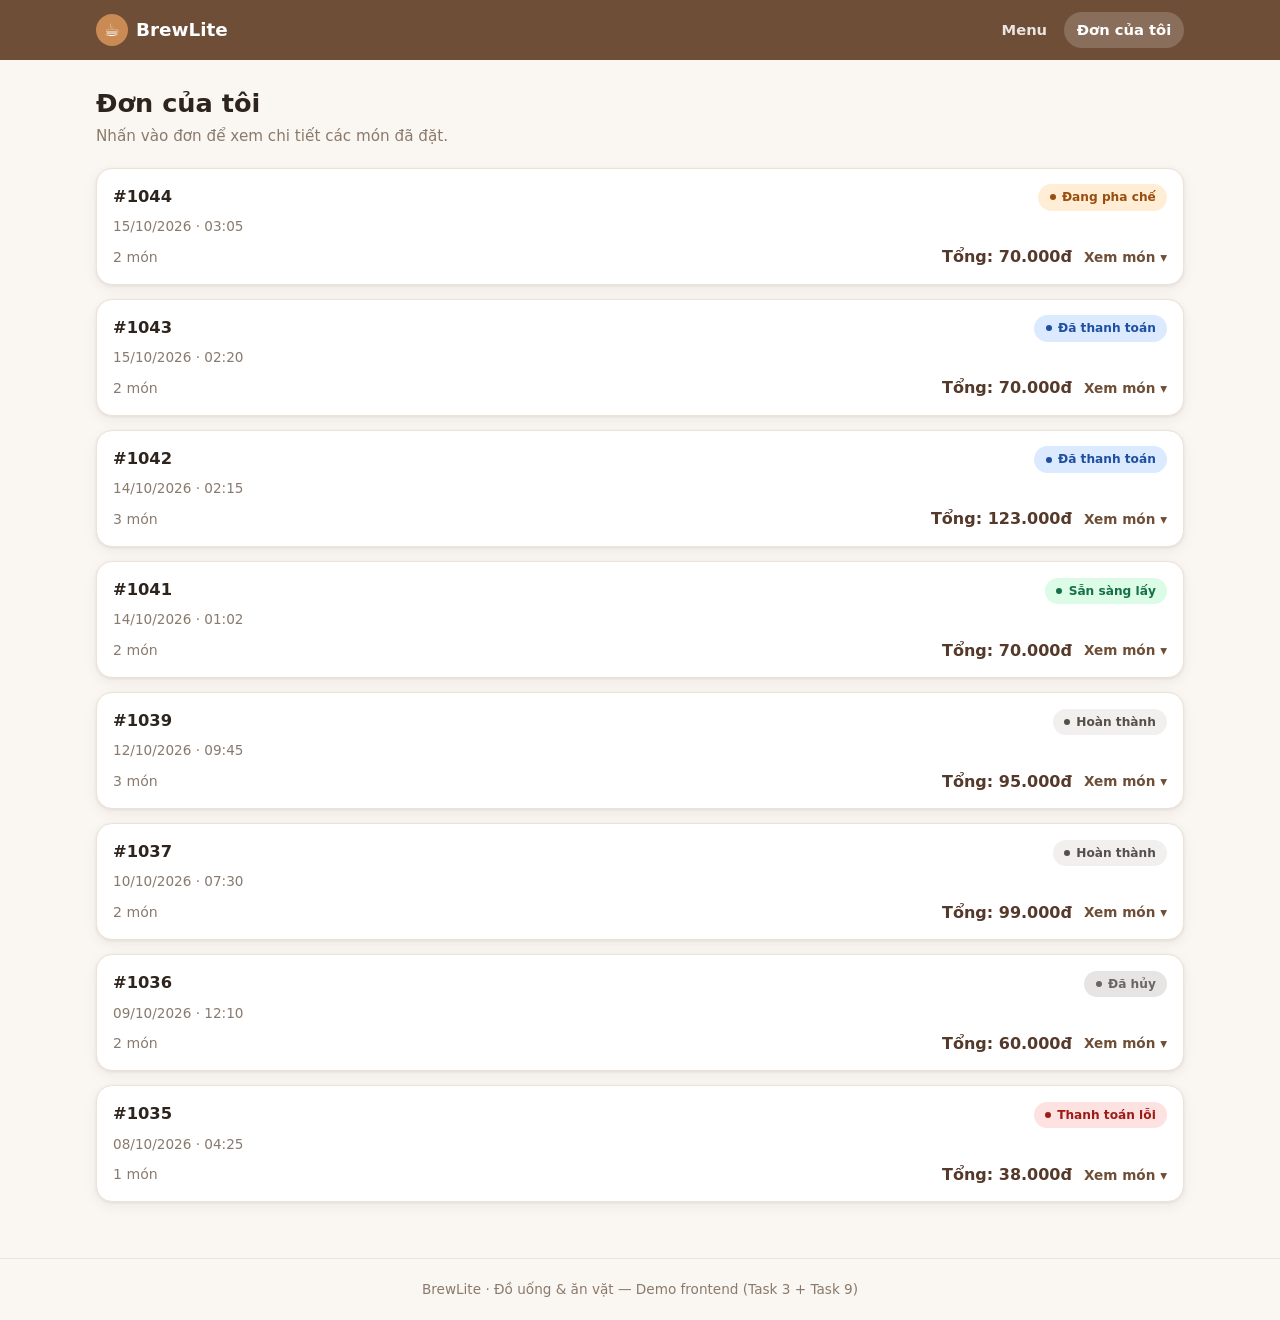
==== orders.html @ 439442cc "feat: BrewLite static frontend - menu (Task 3) + order history (Task 9)" ====
<!DOCTYPE html>
<html lang="vi">
<head>
  <meta charset="UTF-8" />
  <meta name="viewport" content="width=device-width, initial-scale=1.0" />
  <title>BrewLite — Đơn của tôi</title>
  <meta name="description" content="Lịch sử đơn hàng BrewLite: mã đơn, thời gian, trạng thái, chi tiết món." />
  <link rel="icon" href="images/fallback.svg" type="image/svg+xml" />
  <link rel="stylesheet" href="css/base.css" />
  <link rel="stylesheet" href="css/menu.css" />
  <link rel="stylesheet" href="css/orders.css" />
</head>
<body>
  <header class="site-header">
    <div class="site-header__inner">
      <a class="logo" href="index.html" aria-label="BrewLite — trang chủ">
        <span class="logo__mark" aria-hidden="true">☕</span>
        BrewLite
      </a>
      <nav class="site-nav" aria-label="Điều hướng chính">
        <a href="index.html">Menu</a>
        <a href="orders.html" class="is-active" aria-current="page">Đơn của tôi</a>
      </nav>
    </div>
  </header>

  <main class="page">
    <h1 class="page-title">Đơn của tôi</h1>
    <p class="page-subtitle">Nhấn vào đơn để xem chi tiết các món đã đặt.</p>

    <section id="orders-content" aria-live="polite" aria-busy="true"></section>
  </main>

  <footer class="site-footer">
    BrewLite · Đồ uống &amp; ăn vặt — Demo frontend (Task 3 + Task 9)
  </footer>

  <script src="js/data.js"></script>
  <script src="js/utils.js"></script>
  <script src="js/orders.js"></script>
</body>
</html>
---- css/base.css ----
/* ============================================================
   BrewLite — web tĩnh Menu (Task 3) + Lịch sử đơn (Task 9)
   Mobile-first, 360px → desktop
   ============================================================ */

:root {
  --brew-brown: #6f4e37;
  --brew-brown-dark: #55392a;
  --brew-cream: #faf6f1;
  --brew-accent: #c98a53;
  --brew-text: #2d241e;
  --brew-muted: #8a7a6d;
  --brew-card: #ffffff;
  --brew-border: #ece2d7;
  --shadow-card: 0 1px 3px rgba(45, 36, 30, 0.08), 0 4px 14px rgba(45, 36, 30, 0.06);
}

* { box-sizing: border-box; }
html { -webkit-text-size-adjust: 100%; }

body {
  margin: 0;
  font-family: 'Segoe UI', system-ui, -apple-system, Roboto, 'Helvetica Neue', Arial, sans-serif;
  background: var(--brew-cream);
  color: var(--brew-text);
  line-height: 1.5;
}

img { max-width: 100%; display: block; }
a { color: inherit; text-decoration: none; }

button {
  font: inherit;
  cursor: pointer;
  border: none;
  background: none;
  color: inherit;
}

/* ---------- Header ---------- */
.site-header {
  position: sticky;
  top: 0;
  z-index: 20;
  background: var(--brew-brown);
  color: #fff;
}

.site-header__inner {
  max-width: 1120px;
  margin: 0 auto;
  padding: 0.75rem 1rem;
  display: flex;
  align-items: center;
  justify-content: space-between;
  gap: 1rem;
}

.logo {
  display: inline-flex;
  align-items: center;
  gap: 0.5rem;
  font-weight: 800;
  font-size: 1.15rem;
}

.logo__mark {
  display: inline-flex;
  align-items: center;
  justify-content: center;
  width: 2rem;
  height: 2rem;
  border-radius: 50%;
  background: var(--brew-accent);
  font-size: 1.1rem;
}

.site-nav { display: flex; align-items: center; gap: 0.25rem; }

.site-nav a {
  padding: 0.45rem 0.8rem;
  border-radius: 999px;
  font-size: 0.92rem;
  font-weight: 600;
  opacity: 0.85;
}

.site-nav a:hover { opacity: 1; background: rgba(255, 255, 255, 0.12); }
.site-nav a.is-active { opacity: 1; background: rgba(255, 255, 255, 0.18); }

.cart-pill {
  display: inline-flex;
  align-items: center;
  gap: 0.35rem;
  margin-left: 0.35rem;
  padding: 0.35rem 0.7rem;
  border-radius: 999px;
  background: var(--brew-accent);
  font-size: 0.85rem;
  font-weight: 700;
}

/* ---------- Layout ---------- */
.page {
  max-width: 1120px;
  margin: 0 auto;
  padding: 1.25rem 1rem 3.5rem;
}

.page-title { margin: 0.25rem 0 0.15rem; font-size: 1.6rem; font-weight: 800; }

.page-subtitle { margin: 0 0 1.25rem; color: var(--brew-muted); font-size: 0.95rem; }

.site-footer {
  border-top: 1px solid var(--brew-border);
  padding: 1.25rem 1rem;
  text-align: center;
  color: var(--brew-muted);
  font-size: 0.85rem;
}
---- css/menu.css ----
/* ===== CSS trang Menu (Task 3): search, filter, lưới sản phẩm ===== */

.toolbar {
  display: flex;
  flex-direction: column;
  gap: 0.75rem;
  margin-bottom: 1.25rem;
}

.search { position: relative; }

.search input {
  width: 100%;
  padding: 0.7rem 2.6rem;
  border: 1px solid var(--brew-border);
  border-radius: 12px;
  background: var(--brew-card);
  font-size: 1rem;
  box-shadow: var(--shadow-card);
}

.search input:focus { outline: 2px solid var(--brew-accent); outline-offset: 1px; }

.search__icon {
  position: absolute;
  left: 0.85rem;
  top: 50%;
  transform: translateY(-50%);
  color: var(--brew-muted);
  pointer-events: none;
}

.search__clear {
  position: absolute;
  right: 0.5rem;
  top: 50%;
  transform: translateY(-50%);
  width: 2rem;
  height: 2rem;
  border-radius: 50%;
  color: var(--brew-muted);
  font-size: 1.1rem;
  line-height: 1;
}

.search__clear:hover { background: #f0e8df; color: var(--brew-text); }
.search__clear[hidden] { display: none; }

.category-filter { display: flex; flex-wrap: wrap; gap: 0.5rem; }

.chip {
  padding: 0.4rem 0.95rem;
  border-radius: 999px;
  border: 1px solid var(--brew-border);
  background: var(--brew-card);
  font-size: 0.9rem;
  font-weight: 600;
  color: var(--brew-muted);
}

.chip:hover { border-color: var(--brew-accent); color: var(--brew-brown); }

.chip.is-active {
  background: var(--brew-brown);
  border-color: var(--brew-brown);
  color: #fff;
}

/* ---------- Lưới sản phẩm ---------- */
.product-grid {
  display: grid;
  grid-template-columns: repeat(2, 1fr);
  gap: 0.85rem;
}

@media (min-width: 640px) {
  .product-grid { grid-template-columns: repeat(3, 1fr); gap: 1rem; }
}

@media (min-width: 1024px) {
  .product-grid { grid-template-columns: repeat(4, 1fr); }
}

.product-card {
  position: relative;
  display: flex;
  flex-direction: column;
  background: var(--brew-card);
  border: 1px solid var(--brew-border);
  border-radius: 16px;
  overflow: hidden;
  box-shadow: var(--shadow-card);
  transition: transform 0.15s, box-shadow 0.15s;
}

.product-card:hover {
  transform: translateY(-2px);
  box-shadow: 0 6px 20px rgba(45, 36, 30, 0.12);
}

.product-card__media {
  position: relative;
  aspect-ratio: 4 / 3;
  background: #efe7dd;
}

.product-card__media img { width: 100%; height: 100%; object-fit: cover; }

.product-card.is-sold-out .product-card__media img { filter: grayscale(0.85); opacity: 0.6; }

.product-card__badge {
  position: absolute;
  top: 0.5rem;
  left: 0.5rem;
  padding: 0.2rem 0.6rem;
  border-radius: 999px;
  background: rgba(179, 38, 30, 0.92);
  color: #fff;
  font-size: 0.72rem;
  font-weight: 700;
}

.product-card__category {
  position: absolute;
  bottom: 0.5rem;
  left: 0.5rem;
  padding: 0.15rem 0.55rem;
  border-radius: 999px;
  background: rgba(255, 255, 255, 0.92);
  color: var(--brew-brown);
  font-size: 0.72rem;
  font-weight: 700;
}

.product-card__body {
  display: flex;
  flex-direction: column;
  flex: 1;
  padding: 0.7rem 0.8rem 0.85rem;
}

.product-card__name { margin: 0; font-size: 0.98rem; font-weight: 700; line-height: 1.3; }

.product-card__desc {
  margin: 0.25rem 0 0;
  font-size: 0.8rem;
  color: var(--brew-muted);
  display: -webkit-box;
  -webkit-line-clamp: 2;
  -webkit-box-orient: vertical;
  overflow: hidden;
  min-height: 2.2em;
}

.product-card__footer {
  display: flex;
  align-items: center;
  justify-content: space-between;
  margin-top: 0.6rem;
  gap: 0.5rem;
}

.product-card__price { font-size: 1rem; font-weight: 800; color: var(--brew-brown-dark); }

.product-card__add {
  width: 2.3rem;
  height: 2.3rem;
  flex: none;
  border-radius: 50%;
  background: var(--brew-brown);
  color: #fff;
  font-size: 1.35rem;
  font-weight: 700;
  line-height: 1;
  display: inline-flex;
  align-items: center;
  justify-content: center;
}

.product-card__add:hover { background: var(--brew-accent); }
.product-card__add:active { transform: scale(0.92); }
.product-card__add:disabled { background: #d8cfc5; cursor: not-allowed; }
---- css/orders.css ----
/* ===== CSS dùng chung: skeleton / state / toast + trang Lịch sử đơn (Task 9) ===== */

/* ---------- Skeleton ---------- */
.skeleton-card {
  background: var(--brew-card);
  border: 1px solid var(--brew-border);
  border-radius: 16px;
  overflow: hidden;
}

.skeleton-block { background: #ece5dc; animation: pulse 1.4s ease-in-out infinite; }

.skeleton-card .skeleton-block:first-child { aspect-ratio: 4 / 3; }

.skeleton-card__body { padding: 0.75rem 0.8rem 1rem; display: grid; gap: 0.5rem; }

.skeleton-line { height: 0.85rem; border-radius: 6px; }
.skeleton-line.short { width: 55%; }

@keyframes pulse {
  0%, 100% { opacity: 1; }
  50% { opacity: 0.45; }
}

/* ---------- Empty / error / no-results ---------- */
.state-box {
  display: flex;
  flex-direction: column;
  align-items: center;
  text-align: center;
  gap: 0.6rem;
  padding: 3rem 1rem;
  background: var(--brew-card);
  border: 1px dashed var(--brew-border);
  border-radius: 16px;
}

.state-box__icon { font-size: 2.4rem; }
.state-box h2 { margin: 0; font-size: 1.15rem; }
.state-box p { margin: 0; color: var(--brew-muted); font-size: 0.92rem; }

.btn {
  display: inline-flex;
  align-items: center;
  gap: 0.4rem;
  padding: 0.55rem 1.3rem;
  border-radius: 999px;
  font-weight: 700;
  font-size: 0.92rem;
}

.btn--primary { background: var(--brew-brown); color: #fff; }
.btn--primary:hover { background: var(--brew-brown-dark); }

.btn--ghost { background: transparent; border: 1px solid var(--brew-border); color: var(--brew-brown); }
.btn--ghost:hover { background: #f3ece3; }

/* ---------- Toast ---------- */
#toast {
  position: fixed;
  left: 50%;
  bottom: 1.5rem;
  transform: translate(-50%, 1rem);
  z-index: 50;
  padding: 0.65rem 1.3rem;
  border-radius: 999px;
  background: var(--brew-text);
  color: #fff;
  font-size: 0.9rem;
  font-weight: 600;
  opacity: 0;
  pointer-events: none;
  transition: opacity 0.2s, transform 0.2s;
  box-shadow: 0 6px 18px rgba(0, 0, 0, 0.25);
}

#toast.is-visible { opacity: 1; transform: translate(-50%, 0); }

/* ---------- Lịch sử đơn (Task 9) ---------- */
.order-list { display: grid; gap: 0.9rem; }

.order-card {
  background: var(--brew-card);
  border: 1px solid var(--brew-border);
  border-radius: 16px;
  box-shadow: var(--shadow-card);
  overflow: hidden;
}

.order-card__head {
  width: 100%;
  display: grid;
  grid-template-columns: 1fr auto;
  gap: 0.35rem 0.75rem;
  padding: 0.9rem 1rem;
  text-align: left;
  align-items: center;
}

.order-card__head:hover { background: #fbf7f2; }

.order-card__id { font-weight: 800; font-size: 1.02rem; }

.order-card__date { grid-column: 1 / 2; color: var(--brew-muted); font-size: 0.85rem; }

.order-card__status { grid-column: 2 / 3; grid-row: 1 / 2; justify-self: end; }

.order-card__meta {
  grid-column: 1 / 3;
  display: flex;
  align-items: center;
  justify-content: space-between;
  gap: 0.75rem;
  margin-top: 0.2rem;
}

.order-card__count { color: var(--brew-muted); font-size: 0.88rem; }

.order-card__total { font-weight: 800; color: var(--brew-brown-dark); }

.order-card__toggle {
  display: inline-flex;
  align-items: center;
  gap: 0.3rem;
  font-size: 0.85rem;
  font-weight: 700;
  color: var(--brew-brown);
}

.order-card__toggle .chev { transition: transform 0.2s; display: inline-block; }

.order-card.is-open .order-card__toggle .chev { transform: rotate(180deg); }

.order-card__body {
  border-top: 1px solid var(--brew-border);
  padding: 0.85rem 1rem 1rem;
  display: grid;
  gap: 0.55rem;
  background: #fdfbf8;
}

.order-card__body[hidden] { display: none; }

.order-item {
  display: grid;
  grid-template-columns: 1fr auto;
  gap: 0.15rem 0.75rem;
  font-size: 0.92rem;
}

.order-item__name { font-weight: 600; }
.order-item__line-total { font-weight: 700; text-align: right; }

.order-item__meta { grid-column: 1 / 2; color: var(--brew-muted); font-size: 0.8rem; }

.order-card__grand {
  display: flex;
  justify-content: space-between;
  border-top: 1px dashed var(--brew-border);
  padding-top: 0.6rem;
  margin-top: 0.15rem;
  font-weight: 800;
}

/* ---------- Badge trạng thái (plan.md mục 6.2) ---------- */
.status-badge {
  display: inline-flex;
  align-items: center;
  gap: 0.4rem;
  padding: 0.25rem 0.7rem;
  border-radius: 999px;
  font-size: 0.76rem;
  font-weight: 700;
  white-space: nowrap;
}

.status-badge::before {
  content: '';
  width: 6px;
  height: 6px;
  border-radius: 50%;
  background: currentColor;
}

.status-PENDING        { background: #fef3c7; color: #92600a; }
.status-PAID           { background: #dbeafe; color: #1e4fa3; }
.status-PREPARING      { background: #ffedd5; color: #9a4d0d; }
.status-READY          { background: #dcfce7; color: #16704a; }
.status-COMPLETED      { background: #f1f0ee; color: #55504b; }
.status-PAYMENT_FAILED { background: #fee2e2; color: #9c1c16; }
.status-CANCELLED      { background: #e7e5e4; color: #6b6661; }
.status-UNKNOWN        { background: #f1f0ee; color: #6b6661; }

/* ---------- A11y ---------- */
.visually-hidden {
  position: absolute !important;
  width: 1px; height: 1px;
  margin: -1px; padding: 0; border: 0;
  clip: rect(0 0 0 0);
  overflow: hidden;
  white-space: nowrap;
}

@media (prefers-reduced-motion: reduce) {
  * { animation-duration: 0.01ms !important; transition-duration: 0.01ms !important; }
}
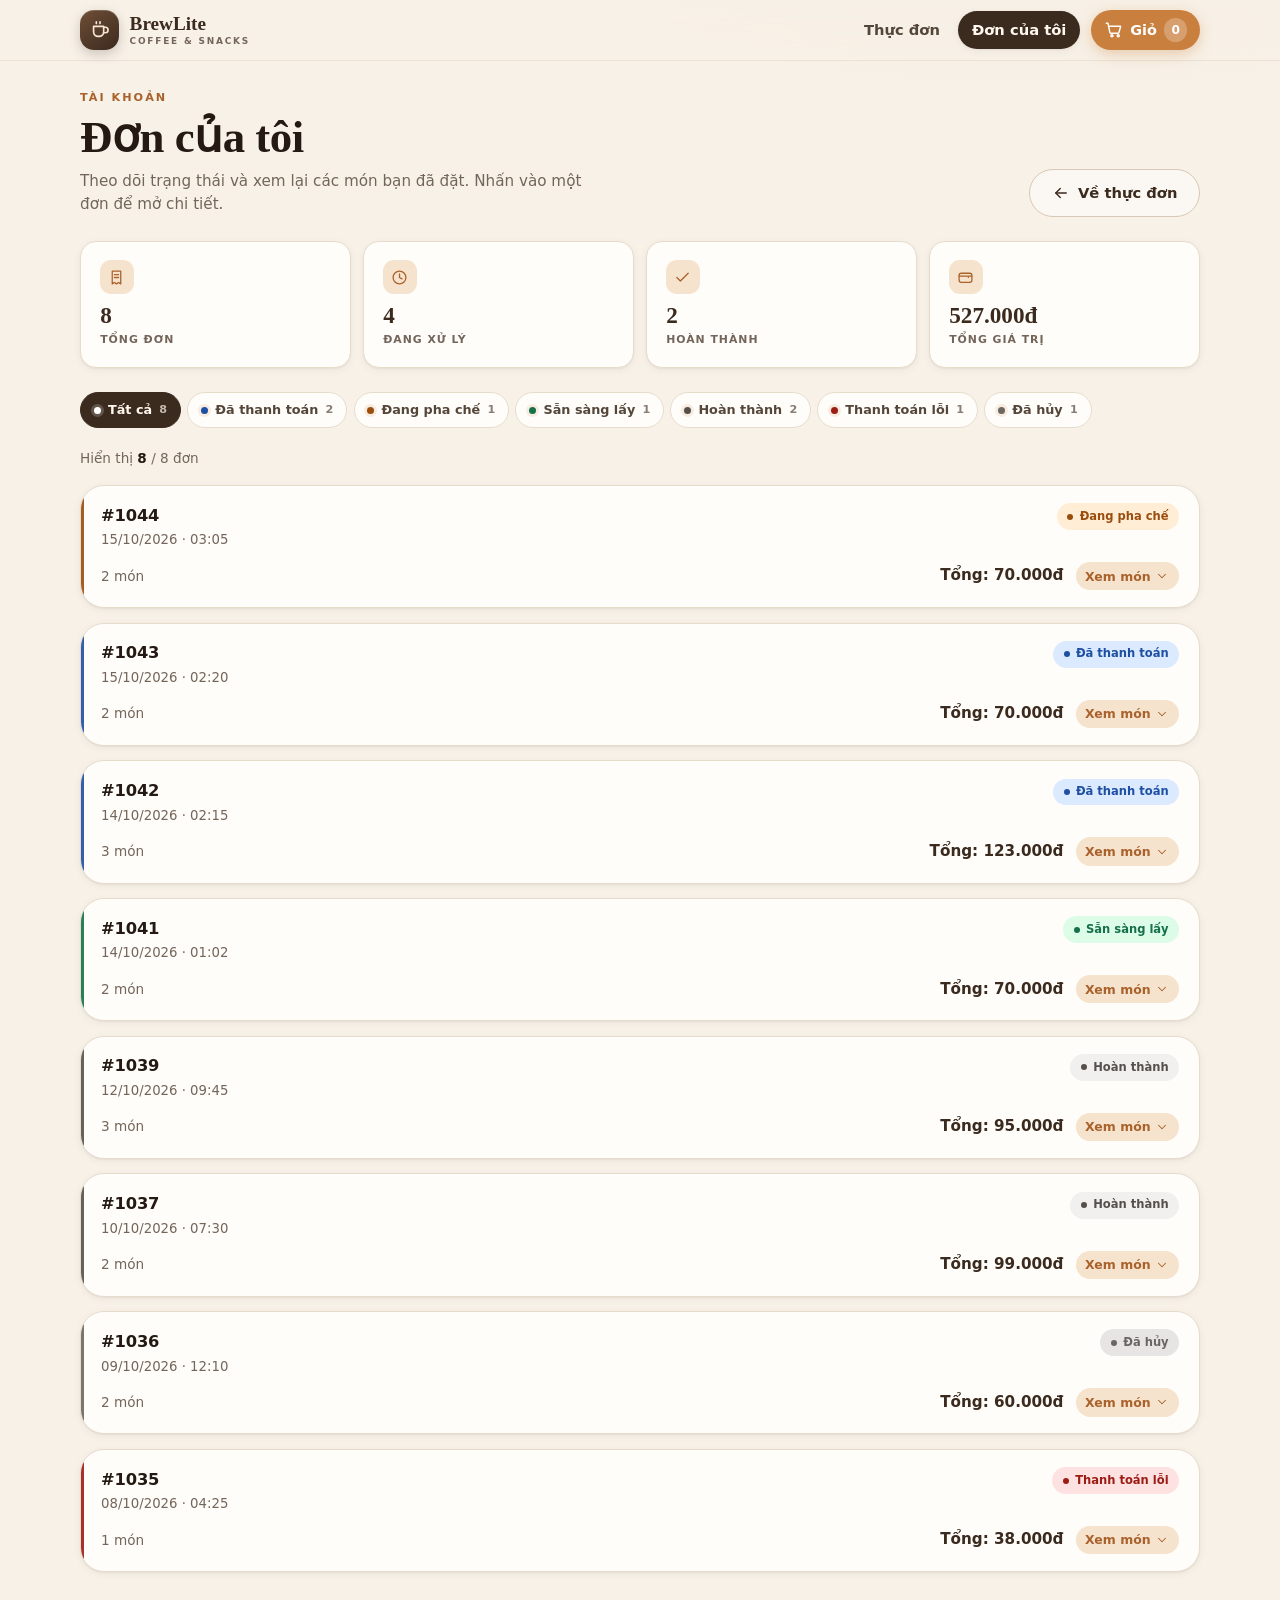
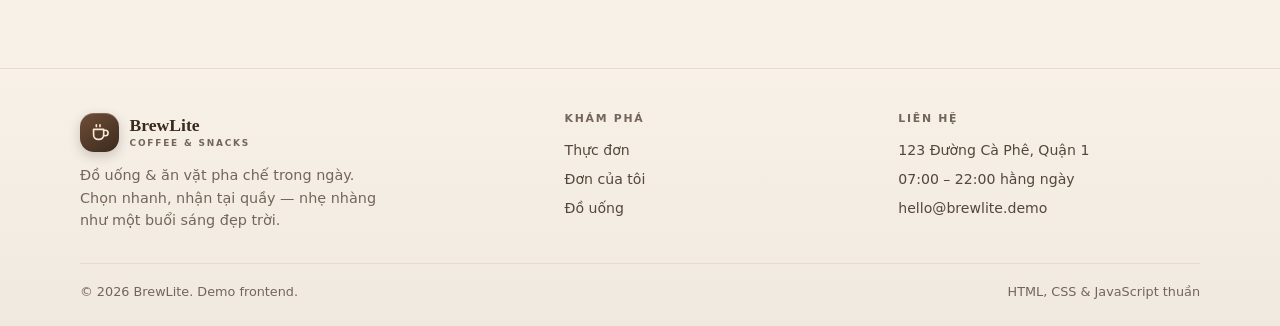
==== commit 6a3ff692: "Frontend revamped - By Tama Nguyen. :>" ====
--- a/orders.html
+++ b/orders.html
@@ -4,39 +4,127 @@
   <meta charset="UTF-8" />
   <meta name="viewport" content="width=device-width, initial-scale=1.0" />
   <title>BrewLite — Đơn của tôi</title>
-  <meta name="description" content="Lịch sử đơn hàng BrewLite: mã đơn, thời gian, trạng thái, chi tiết món." />
+  <meta name="description" content="Theo dõi trạng thái đơn hàng BrewLite và xem lại chi tiết các món đã đặt." />
+  <meta name="theme-color" content="#f7f1e8" />
   <link rel="icon" href="images/fallback.svg" type="image/svg+xml" />
   <link rel="stylesheet" href="css/base.css" />
   <link rel="stylesheet" href="css/menu.css" />
   <link rel="stylesheet" href="css/orders.css" />
 </head>
 <body>
+  <a class="skip-link" href="#main">Bỏ qua điều hướng</a>
+
   <header class="site-header">
     <div class="site-header__inner">
       <a class="logo" href="index.html" aria-label="BrewLite — trang chủ">
-        <span class="logo__mark" aria-hidden="true">☕</span>
-        BrewLite
+        <span class="logo__mark" aria-hidden="true">
+          <svg viewBox="0 0 24 24" fill="none" stroke="currentColor" stroke-width="1.8" stroke-linecap="round" stroke-linejoin="round">
+            <path d="M5 8h11v6a5 5 0 0 1-5 5h-1a5 5 0 0 1-5-5V8Z" />
+            <path d="M16 9h1.8a3 3 0 0 1 0 6H16" />
+            <path d="M8 3v2M12 3v2" />
+          </svg>
+        </span>
+        <span class="logo__text">
+          BrewLite
+          <span class="logo__tag">Coffee &amp; Snacks</span>
+        </span>
       </a>
+
       <nav class="site-nav" aria-label="Điều hướng chính">
-        <a href="index.html">Menu</a>
-        <a href="orders.html" class="is-active" aria-current="page">Đơn của tôi</a>
+        <a href="index.html" class="nav-link">Thực đơn</a>
+        <a href="orders.html" class="nav-link is-active" aria-current="page">Đơn của tôi</a>
+        <button class="cart-btn" type="button" data-cart-open aria-haspopup="dialog" aria-label="Mở giỏ hàng">
+          <svg viewBox="0 0 24 24" fill="none" stroke="currentColor" stroke-width="1.8" stroke-linecap="round" stroke-linejoin="round" aria-hidden="true">
+            <path d="M3 4h2l2.3 11.2a2 2 0 0 0 2 1.6h7.8a2 2 0 0 0 1.9-1.4L21 8H6" />
+            <circle cx="10" cy="20" r="1.3" />
+            <circle cx="18" cy="20" r="1.3" />
+          </svg>
+          <span class="cart-btn__label">Giỏ</span>
+          <span class="cart-btn__count" data-cart-count>0</span>
+        </button>
       </nav>
     </div>
   </header>
 
-  <main class="page">
-    <h1 class="page-title">Đơn của tôi</h1>
-    <p class="page-subtitle">Nhấn vào đơn để xem chi tiết các món đã đặt.</p>
+  <main class="page" id="main">
+    <div class="page-head">
+      <div>
+        <p class="eyebrow">Tài khoản</p>
+        <h1 class="page-title">Đơn của tôi</h1>
+        <p class="page-subtitle">Theo dõi trạng thái và xem lại các món bạn đã đặt. Nhấn vào một đơn để mở chi tiết.</p>
+      </div>
+      <a class="btn btn--ghost" href="index.html">
+        <svg viewBox="0 0 24 24" fill="none" stroke="currentColor" stroke-width="1.8" stroke-linecap="round" stroke-linejoin="round" aria-hidden="true">
+          <path d="M19 12H5" />
+          <path d="m11 18-6-6 6-6" />
+        </svg>
+        Về thực đơn
+      </a>
+    </div>
+
+    <section class="order-stats" id="order-stats" aria-label="Tổng quan đơn hàng"></section>
+    <div class="status-filter" id="order-filters" role="group" aria-label="Lọc theo trạng thái" hidden></div>
+
+    <div class="results-meta">
+      <span id="orders-results-text">Đang tải đơn hàng…</span>
+    </div>
 
     <section id="orders-content" aria-live="polite" aria-busy="true"></section>
   </main>
 
   <footer class="site-footer">
-    BrewLite · Đồ uống &amp; ăn vặt — Demo frontend (Task 3 + Task 9)
+    <div class="site-footer__inner">
+      <div class="footer-brand">
+        <a class="logo" href="index.html" aria-label="BrewLite — trang chủ">
+          <span class="logo__mark" aria-hidden="true">
+            <svg viewBox="0 0 24 24" fill="none" stroke="currentColor" stroke-width="1.8" stroke-linecap="round" stroke-linejoin="round">
+              <path d="M5 8h11v6a5 5 0 0 1-5 5h-1a5 5 0 0 1-5-5V8Z" />
+              <path d="M16 9h1.8a3 3 0 0 1 0 6H16" />
+              <path d="M8 3v2M12 3v2" />
+            </svg>
+          </span>
+          <span class="logo__text">BrewLite<span class="logo__tag">Coffee &amp; Snacks</span></span>
+        </a>
+        <p>Đồ uống &amp; ăn vặt pha chế trong ngày. Chọn nhanh, nhận tại quầy — nhẹ nhàng như một buổi sáng đẹp trời.</p>
+      </div>
+      <div class="footer-col">
+        <h3>Khám phá</h3>
+        <a href="index.html">Thực đơn</a>
+        <a href="orders.html">Đơn của tôi</a>
+        <a href="index.html#menu">Đồ uống</a>
+      </div>
+      <div class="footer-col">
+        <h3>Liên hệ</h3>
+        <span>123 Đường Cà Phê, Quận 1</span>
+        <span>07:00 – 22:00 hằng ngày</span>
+        <span>hello@brewlite.demo</span>
+      </div>
+      <div class="footer-bottom">
+        <span>© 2026 BrewLite. Demo frontend.</span>
+        <span>HTML, CSS &amp; JavaScript thuần</span>
+      </div>
+    </div>
   </footer>
+
+  <dialog class="cart-dialog" id="cart-dialog" aria-labelledby="cart-title">
+    <div class="cart-dialog__head">
+      <div>
+        <p class="eyebrow">Giỏ của bạn</p>
+        <h2 id="cart-title">Món đã chọn</h2>
+      </div>
+      <button class="icon-btn" type="button" data-cart-close aria-label="Đóng giỏ hàng">
+        <svg viewBox="0 0 24 24" fill="none" stroke="currentColor" stroke-width="2" stroke-linecap="round" aria-hidden="true">
+          <path d="M6 6l12 12M18 6 6 18" />
+        </svg>
+      </button>
+    </div>
+    <div class="cart-dialog__body" id="cart-items"></div>
+    <div class="cart-dialog__foot" id="cart-foot" hidden></div>
+  </dialog>
 
   <script src="js/data.js"></script>
   <script src="js/utils.js"></script>
+  <script src="js/cart.js"></script>
   <script src="js/orders.js"></script>
 </body>
 </html>
--- a/css/base.css
+++ b/css/base.css
@@ -1,55 +1,154 @@
-/* ============================================================
-   BrewLite — web tĩnh Menu (Task 3) + Lịch sử đơn (Task 9)
-   Mobile-first, 360px → desktop
-   ============================================================ */
-
 :root {
-  --brew-brown: #6f4e37;
-  --brew-brown-dark: #55392a;
-  --brew-cream: #faf6f1;
-  --brew-accent: #c98a53;
-  --brew-text: #2d241e;
-  --brew-muted: #8a7a6d;
-  --brew-card: #ffffff;
-  --brew-border: #ece2d7;
-  --shadow-card: 0 1px 3px rgba(45, 36, 30, 0.08), 0 4px 14px rgba(45, 36, 30, 0.06);
-}
-
-* { box-sizing: border-box; }
-html { -webkit-text-size-adjust: 100%; }
+  --bg: #f7f1e8;
+  --bg-soft: #f1e7da;
+  --surface: #fffdfa;
+  --surface-2: #fbf6ef;
+  --ink: #241a13;
+  --ink-soft: #55463a;
+  --muted: #74655a;
+  --brand: #3b2a1e;
+  --brand-2: #6f4e37;
+  --accent: #c9803f;
+  --accent-strong: #a9622b;
+  --accent-soft: #f6e3cd;
+  --line: #e7dbcb;
+  --line-strong: #d9c8b3;
+  --danger: #b3261e;
+  --success: #2f7d5c;
+  --radius-sm: 10px;
+  --radius-md: 16px;
+  --radius-lg: 24px;
+  --radius-xl: 34px;
+  --shadow-sm: 0 1px 2px rgba(59, 42, 30, 0.06), 0 2px 8px rgba(59, 42, 30, 0.05);
+  --shadow-md: 0 8px 24px rgba(59, 42, 30, 0.1);
+  --shadow-lg: 0 24px 60px rgba(59, 42, 30, 0.16);
+  --font-body: "Segoe UI", system-ui, -apple-system, Roboto, "Helvetica Neue", Arial, sans-serif;
+  --font-display: "Iowan Old Style", "Palatino Linotype", "Book Antiqua", Georgia, serif;
+  --ease: cubic-bezier(0.22, 0.61, 0.36, 1);
+  --container: 1160px;
+}
+
+*,
+*::before,
+*::after {
+  box-sizing: border-box;
+}
+
+html {
+  -webkit-text-size-adjust: 100%;
+  scroll-behavior: smooth;
+}
 
 body {
   margin: 0;
-  font-family: 'Segoe UI', system-ui, -apple-system, Roboto, 'Helvetica Neue', Arial, sans-serif;
-  background: var(--brew-cream);
-  color: var(--brew-text);
-  line-height: 1.5;
-}
-
-img { max-width: 100%; display: block; }
-a { color: inherit; text-decoration: none; }
+  font-family: var(--font-body);
+  font-size: 16px;
+  line-height: 1.55;
+  background: radial-gradient(1100px 520px at 82% -12%, rgba(233, 180, 131, 0.28), transparent 62%), var(--bg);
+  background-repeat: no-repeat;
+  color: var(--ink);
+  -webkit-font-smoothing: antialiased;
+  text-rendering: optimizeLegibility;
+}
+
+img {
+  max-width: 100%;
+  display: block;
+}
+
+a {
+  color: inherit;
+  text-decoration: none;
+}
+
+button,
+input {
+  font: inherit;
+  color: inherit;
+}
 
 button {
-  font: inherit;
+  border: 0;
+  background: none;
   cursor: pointer;
-  border: none;
-  background: none;
-  color: inherit;
-}
-
-/* ---------- Header ---------- */
+}
+
+h1,
+h2,
+h3 {
+  margin: 0;
+  font-family: var(--font-display);
+  font-weight: 600;
+  line-height: 1.15;
+  letter-spacing: -0.01em;
+}
+
+p {
+  margin: 0;
+}
+
+svg {
+  flex: none;
+}
+
+[hidden] {
+  display: none !important;
+}
+
+::selection {
+  background: var(--accent-soft);
+  color: var(--brand);
+}
+
+:focus-visible {
+  outline: 2px solid var(--accent);
+  outline-offset: 3px;
+  border-radius: 6px;
+}
+
+.skip-link {
+  position: absolute;
+  left: 1rem;
+  top: -4rem;
+  z-index: 200;
+  padding: 0.65rem 1.1rem;
+  border-radius: 0 0 12px 12px;
+  background: var(--brand);
+  color: #fff8ef;
+  font-weight: 700;
+  transition: top 0.2s var(--ease);
+}
+
+.skip-link:focus {
+  top: 0;
+}
+
+.visually-hidden {
+  position: absolute !important;
+  width: 1px;
+  height: 1px;
+  margin: -1px;
+  padding: 0;
+  border: 0;
+  clip: rect(0 0 0 0);
+  overflow: hidden;
+  white-space: nowrap;
+}
+
 .site-header {
   position: sticky;
   top: 0;
-  z-index: 20;
-  background: var(--brew-brown);
-  color: #fff;
+  z-index: 50;
+  background: rgba(247, 241, 232, 0.82);
+  border-bottom: 1px solid rgba(231, 219, 203, 0.75);
+  backdrop-filter: blur(16px) saturate(160%);
+  -webkit-backdrop-filter: blur(16px) saturate(160%);
 }
 
 .site-header__inner {
-  max-width: 1120px;
+  max-width: var(--container);
   margin: 0 auto;
-  padding: 0.75rem 1rem;
+  padding: 0.65rem 1.25rem;
   display: flex;
   align-items: center;
   justify-content: space-between;
@@ -59,62 +158,825 @@
 .logo {
   display: inline-flex;
   align-items: center;
+  gap: 0.65rem;
+  color: var(--brand);
+  font-family: var(--font-display);
+  font-size: 1.2rem;
+  font-weight: 700;
+  line-height: 1;
+}
+
+.logo__mark {
+  display: grid;
+  place-items: center;
+  width: 2.45rem;
+  height: 2.45rem;
+  border-radius: 14px;
+  background: linear-gradient(145deg, var(--brand-2), var(--brand));
+  color: #f8e7d4;
+  box-shadow: inset 0 1px 0 rgba(255, 255, 255, 0.18), 0 4px 12px rgba(59, 42, 30, 0.22);
+  transition: border-radius 0.55s var(--ease), transform 0.45s var(--ease);
+}
+
+.logo:hover .logo__mark {
+  border-radius: 46% 54% 52% 48% / 54% 45% 55% 46%;
+  transform: rotate(-5deg) scale(1.05);
+}
+
+.logo__mark svg {
+  width: 22px;
+  height: 22px;
+}
+
+.logo__text {
+  display: flex;
+  flex-direction: column;
+}
+
+.logo__tag {
+  margin-top: 0.28rem;
+  font-family: var(--font-body);
+  font-size: 0.56rem;
+  font-weight: 700;
+  letter-spacing: 0.2em;
+  text-transform: uppercase;
+  color: var(--muted);
+}
+
+.site-nav {
+  display: flex;
+  align-items: center;
+  gap: 0.3rem;
+}
+
+.nav-link {
+  display: inline-flex;
+  align-items: center;
+  padding: 0.5rem 0.85rem;
+  border-radius: 999px;
+  white-space: nowrap;
+  font-size: 0.92rem;
+  font-weight: 600;
+  color: var(--ink-soft);
+  transition: color 0.18s, background 0.18s;
+}
+
+.nav-link:hover {
+  color: var(--brand);
+  background: rgba(201, 128, 63, 0.1);
+}
+
+.nav-link.is-active {
+  background: var(--brand);
+  color: #fff8ef;
+  box-shadow: var(--shadow-sm);
+}
+
+.cart-btn {
+  display: inline-flex;
+  align-items: center;
+  gap: 0.45rem;
+  margin-left: 0.4rem;
+  padding: 0.5rem 0.8rem;
+  border-radius: 999px;
+  background: var(--accent);
+  color: #fff;
+  font-size: 0.9rem;
+  font-weight: 700;
+  box-shadow: 0 4px 14px rgba(201, 128, 63, 0.35);
+  transition: transform 0.2s var(--ease), background 0.2s;
+}
+
+.cart-btn:hover {
+  background: var(--accent-strong);
+  transform: translateY(-1px);
+}
+
+.cart-btn svg {
+  width: 19px;
+  height: 19px;
+}
+
+.cart-btn__count {
+  display: inline-grid;
+  place-items: center;
+  min-width: 1.45rem;
+  height: 1.45rem;
+  padding: 0 0.35rem;
+  border-radius: 999px;
+  background: rgba(255, 255, 255, 0.24);
+  font-size: 0.76rem;
+  font-weight: 800;
+}
+
+.cart-btn.is-bumped .cart-btn__count {
+  animation: bump 0.4s var(--ease);
+}
+
+@keyframes bump {
+  0%,
+  100% {
+    transform: scale(1);
+  }
+  40% {
+    transform: scale(1.3);
+  }
+}
+
+.page {
+  max-width: var(--container);
+  margin: 0 auto;
+  padding: 1.75rem 1.25rem 4rem;
+}
+
+.page-head {
+  display: flex;
+  align-items: flex-end;
+  justify-content: space-between;
+  flex-wrap: wrap;
+  gap: 1rem;
+}
+
+.eyebrow {
+  font-size: 0.7rem;
+  font-weight: 800;
+  letter-spacing: 0.18em;
+  text-transform: uppercase;
+  color: var(--accent-strong);
+}
+
+.page-title {
+  margin-top: 0.35rem;
+  font-size: clamp(2rem, 4vw, 2.8rem);
+}
+
+.page-subtitle {
+  margin-top: 0.4rem;
+  max-width: 54ch;
+  color: var(--muted);
+  font-size: 0.95rem;
+}
+
+.section-head {
+  display: flex;
+  align-items: flex-end;
+  justify-content: space-between;
+  flex-wrap: wrap;
+  gap: 0.5rem 1.5rem;
+  margin: 2.75rem 0 1.1rem;
+}
+
+.section-title {
+  margin-top: 0.3rem;
+  font-size: clamp(1.5rem, 3vw, 2rem);
+}
+
+.section-sub {
+  color: var(--muted);
+  font-size: 0.88rem;
+}
+
+.btn,
+.chip,
+.cart-btn,
+.nav-link,
+.icon-btn,
+.status-chip,
+.order-card__toggle,
+.product-card__add,
+.search__clear {
+  position: relative;
+  overflow: hidden;
+}
+
+.ripple {
+  position: absolute;
+  border-radius: 50%;
+  background: currentColor;
+  opacity: 0.26;
+  transform: scale(0);
+  pointer-events: none;
+  animation: ripple-out 0.6s ease-out forwards;
+}
+
+@keyframes ripple-out {
+  to {
+    opacity: 0;
+    transform: scale(2.8);
+  }
+}
+
+.btn {
+  display: inline-flex;
+  align-items: center;
+  justify-content: center;
   gap: 0.5rem;
-  font-weight: 800;
-  font-size: 1.15rem;
-}
-
-.logo__mark {
-  display: inline-flex;
-  align-items: center;
-  justify-content: center;
-  width: 2rem;
-  height: 2rem;
-  border-radius: 50%;
-  background: var(--brew-accent);
-  font-size: 1.1rem;
-}
-
-.site-nav { display: flex; align-items: center; gap: 0.25rem; }
-
-.site-nav a {
-  padding: 0.45rem 0.8rem;
+  padding: 0.72rem 1.35rem;
+  border: 1px solid transparent;
   border-radius: 999px;
   font-size: 0.92rem;
+  font-weight: 700;
+  white-space: nowrap;
+  transition: transform 0.2s var(--ease), background 0.2s, border-color 0.2s, box-shadow 0.2s;
+}
+
+.btn svg {
+  width: 18px;
+  height: 18px;
+}
+
+.btn--primary {
+  background: var(--brand);
+  color: #fff8ef;
+  box-shadow: 0 8px 20px rgba(59, 42, 30, 0.2);
+}
+
+.btn--primary:hover {
+  background: var(--brand-2);
+  transform: translateY(-1px);
+}
+
+.btn--accent {
+  background: var(--accent);
+  color: #fff;
+  box-shadow: 0 8px 20px rgba(201, 128, 63, 0.28);
+}
+
+.btn--accent:hover {
+  background: var(--accent-strong);
+  transform: translateY(-1px);
+}
+
+.btn--ghost {
+  border-color: var(--line-strong);
+  background: rgba(255, 255, 255, 0.5);
+  color: var(--brand);
+}
+
+.btn--ghost:hover {
+  border-color: var(--accent);
+  background: #fff;
+}
+
+.btn--block {
+  width: 100%;
+}
+
+.icon-btn {
+  display: inline-grid;
+  place-items: center;
+  width: 2.4rem;
+  height: 2.4rem;
+  border-radius: 50%;
+  color: var(--ink-soft);
+  transition: background 0.18s, color 0.18s;
+}
+
+.icon-btn:hover {
+  background: var(--bg-soft);
+  color: var(--brand);
+}
+
+.icon-btn svg {
+  width: 20px;
+  height: 20px;
+}
+
+.state-box {
+  display: flex;
+  flex-direction: column;
+  align-items: center;
+  gap: 0.8rem;
+  padding: 4rem 1.5rem;
+  border: 1px dashed var(--line-strong);
+  border-radius: var(--radius-lg);
+  background: var(--surface);
+  text-align: center;
+}
+
+.state-box__icon {
+  display: grid;
+  place-items: center;
+  width: 4.25rem;
+  height: 4.25rem;
+  border-radius: 50%;
+  background: var(--accent-soft);
+  color: var(--accent-strong);
+}
+
+.state-box__icon svg {
+  width: 30px;
+  height: 30px;
+}
+
+.state-box h2 {
+  font-size: 1.4rem;
+}
+
+.state-box p {
+  max-width: 36ch;
+  color: var(--muted);
+  font-size: 0.93rem;
+}
+
+.state-box .btn {
+  margin-top: 0.4rem;
+}
+
+.skeleton-card {
+  overflow: hidden;
+  border: 1px solid var(--line);
+  border-radius: var(--radius-lg);
+  background: var(--surface);
+}
+
+.skeleton-block {
+  background: linear-gradient(90deg, #ede3d6 25%, #f6efe6 37%, #ede3d6 63%);
+  background-size: 400% 100%;
+  animation: shimmer 1.4s ease infinite;
+}
+
+.skeleton-card .skeleton-block:first-child {
+  aspect-ratio: 4 / 3;
+}
+
+.skeleton-card__body {
+  display: grid;
+  gap: 0.5rem;
+  padding: 0.9rem 1rem 1.1rem;
+}
+
+.skeleton-line {
+  height: 0.8rem;
+  border-radius: 6px;
+  background: linear-gradient(90deg, #ede3d6 25%, #f6efe6 37%, #ede3d6 63%);
+  background-size: 400% 100%;
+  animation: shimmer 1.4s ease infinite;
+}
+
+.skeleton-line.short {
+  width: 55%;
+}
+
+@keyframes shimmer {
+  0% {
+    background-position: 100% 0;
+  }
+  100% {
+    background-position: 0 0;
+  }
+}
+
+#toast {
+  position: fixed;
+  left: 50%;
+  bottom: 1.5rem;
+  z-index: 150;
+  width: max-content;
+  max-width: calc(100vw - 2rem);
+  padding: 0.72rem 1.25rem;
+  border-radius: 999px;
+  background: var(--brand);
+  color: #fff8ef;
+  font-size: 0.9rem;
   font-weight: 600;
-  opacity: 0.85;
-}
-
-.site-nav a:hover { opacity: 1; background: rgba(255, 255, 255, 0.12); }
-.site-nav a.is-active { opacity: 1; background: rgba(255, 255, 255, 0.18); }
-
-.cart-pill {
+  text-align: center;
+  opacity: 0;
+  pointer-events: none;
+  transform: translate(-50%, 1rem);
+  transition: opacity 0.25s var(--ease), transform 0.25s var(--ease);
+  box-shadow: var(--shadow-lg);
+}
+
+#toast.is-visible {
+  opacity: 1;
+  transform: translate(-50%, 0);
+}
+
+.cart-dialog #toast {
+  position: absolute;
+  bottom: 10.5rem;
+  max-width: calc(100% - 2.5rem);
+  font-size: 0.84rem;
+}
+
+.cart-dialog {
+  width: min(420px, 100%);
+  max-width: 420px;
+  height: 100vh;
+  height: 100dvh;
+  max-height: 100vh;
+  max-height: 100dvh;
+  margin: 0 0 0 auto;
+  padding: 0;
+  border: 0;
+  background: var(--surface);
+  color: var(--ink);
+  box-shadow: var(--shadow-lg);
+}
+
+.cart-dialog[open] {
+  display: flex;
+  flex-direction: column;
+  animation: drawer-in 0.3s var(--ease);
+}
+
+.cart-dialog::backdrop {
+  background: rgba(36, 26, 19, 0.45);
+  backdrop-filter: blur(3px);
+}
+
+@keyframes drawer-in {
+  from {
+    transform: translateX(100%);
+  }
+  to {
+    transform: translateX(0);
+  }
+}
+
+.cart-dialog__head {
+  display: flex;
+  align-items: center;
+  justify-content: space-between;
+  gap: 1rem;
+  padding: 1.25rem 1.25rem 0.85rem;
+  border-bottom: 1px solid var(--line);
+}
+
+.cart-dialog__head h2 {
+  margin-top: 0.2rem;
+  font-size: 1.5rem;
+}
+
+.cart-dialog__body {
+  display: grid;
+  flex: 1;
+  align-content: start;
+  gap: 0.9rem;
+  padding: 1.1rem 1.25rem;
+  overflow-y: auto;
+}
+
+.cart-dialog__foot {
+  display: grid;
+  gap: 0.8rem;
+  padding: 1.15rem 1.25rem 1.4rem;
+  border-top: 1px solid var(--line);
+  background: var(--surface-2);
+}
+
+.cart-item {
+  display: grid;
+  grid-template-columns: 58px 1fr auto;
+  gap: 0.8rem;
+  align-items: start;
+  padding-bottom: 0.9rem;
+  border-bottom: 1px dashed var(--line);
+}
+
+.cart-item:last-child {
+  border-bottom: 0;
+  padding-bottom: 0;
+}
+
+.cart-item__media {
+  width: 58px;
+  height: 58px;
+  border-radius: 12px;
+  background: var(--bg-soft);
+  object-fit: cover;
+}
+
+.cart-item__name {
+  font-size: 0.94rem;
+  font-weight: 700;
+  line-height: 1.3;
+}
+
+.cart-item__meta {
+  margin-top: 0.15rem;
+  color: var(--muted);
+  font-size: 0.79rem;
+}
+
+.cart-item__right {
+  display: flex;
+  flex-direction: column;
+  align-items: flex-end;
+  gap: 0.45rem;
+}
+
+.cart-item__total {
+  color: var(--brand);
+  font-size: 0.92rem;
+  font-weight: 800;
+}
+
+.cart-item__remove {
+  display: grid;
+  place-items: center;
+  width: 1.9rem;
+  height: 1.9rem;
+  border-radius: 50%;
+  color: var(--muted);
+  transition: background 0.18s, color 0.18s;
+}
+
+.cart-item__remove:hover {
+  background: #fbe9e7;
+  color: var(--danger);
+}
+
+.cart-item__remove svg {
+  width: 16px;
+  height: 16px;
+}
+
+.qty {
   display: inline-flex;
   align-items: center;
-  gap: 0.35rem;
-  margin-left: 0.35rem;
-  padding: 0.35rem 0.7rem;
+  gap: 0.15rem;
+  margin-top: 0.5rem;
+  padding: 0.15rem;
+  border: 1px solid var(--line);
   border-radius: 999px;
-  background: var(--brew-accent);
-  font-size: 0.85rem;
+  background: #fff;
+}
+
+.qty button {
+  display: grid;
+  place-items: center;
+  width: 1.6rem;
+  height: 1.6rem;
+  border-radius: 50%;
+  color: var(--ink-soft);
+  transition: background 0.15s;
+}
+
+.qty button:hover {
+  background: var(--bg-soft);
+}
+
+.qty button svg {
+  width: 14px;
+  height: 14px;
+}
+
+.qty span {
+  min-width: 1.3rem;
+  text-align: center;
+  font-size: 0.84rem;
   font-weight: 700;
 }
 
-/* ---------- Layout ---------- */
-.page {
-  max-width: 1120px;
+.cart-empty {
+  display: flex;
+  flex-direction: column;
+  align-items: center;
+  gap: 0.6rem;
+  padding: 3rem 1rem;
+  text-align: center;
+}
+
+.cart-empty__icon {
+  display: grid;
+  place-items: center;
+  width: 4rem;
+  height: 4rem;
+  border-radius: 50%;
+  background: var(--accent-soft);
+  color: var(--accent-strong);
+}
+
+.cart-empty__icon svg {
+  width: 28px;
+  height: 28px;
+}
+
+.cart-empty h3 {
+  font-size: 1.25rem;
+}
+
+.cart-empty p {
+  max-width: 28ch;
+  color: var(--muted);
+  font-size: 0.9rem;
+}
+
+.cart-empty .btn {
+  margin-top: 0.5rem;
+}
+
+.cart-subtotal {
+  display: flex;
+  align-items: baseline;
+  justify-content: space-between;
+  gap: 1rem;
+  font-size: 1rem;
+  font-weight: 800;
+}
+
+.cart-subtotal span:last-child {
+  color: var(--brand);
+  font-family: var(--font-display);
+  font-size: 1.3rem;
+}
+
+.cart-note {
+  color: var(--muted);
+  font-size: 0.78rem;
+}
+
+.cart-actions {
+  display: flex;
+  gap: 0.5rem;
+}
+
+.cart-actions .btn {
+  flex: 1;
+  padding-inline: 0.75rem;
+}
+
+.site-footer {
+  margin-top: 2rem;
+  border-top: 1px solid var(--line);
+  background: linear-gradient(180deg, transparent, rgba(59, 42, 30, 0.04));
+}
+
+.site-footer__inner {
+  display: grid;
+  grid-template-columns: 1.5fr 1fr 1fr;
+  gap: 2rem;
+  max-width: var(--container);
   margin: 0 auto;
-  padding: 1.25rem 1rem 3.5rem;
-}
-
-.page-title { margin: 0.25rem 0 0.15rem; font-size: 1.6rem; font-weight: 800; }
-
-.page-subtitle { margin: 0 0 1.25rem; color: var(--brew-muted); font-size: 0.95rem; }
-
-.site-footer {
-  border-top: 1px solid var(--brew-border);
-  padding: 1.25rem 1rem;
-  text-align: center;
-  color: var(--brew-muted);
-  font-size: 0.85rem;
-}
+  padding: 2.75rem 1.25rem 1.5rem;
+}
+
+.footer-brand p {
+  max-width: 34ch;
+  margin-top: 0.75rem;
+  color: var(--muted);
+  font-size: 0.9rem;
+}
+
+.footer-brand .logo {
+  font-size: 1.1rem;
+}
+
+.footer-col h3 {
+  margin-bottom: 0.7rem;
+  color: var(--muted);
+  font-family: var(--font-body);
+  font-size: 0.68rem;
+  font-weight: 800;
+  letter-spacing: 0.16em;
+  text-transform: uppercase;
+}
+
+.footer-col a,
+.footer-col span {
+  display: block;
+  padding: 0.22rem 0;
+  color: var(--ink-soft);
+  font-size: 0.88rem;
+}
+
+.footer-col a:hover {
+  color: var(--accent-strong);
+}
+
+.footer-bottom {
+  display: flex;
+  grid-column: 1 / -1;
+  align-items: center;
+  justify-content: space-between;
+  flex-wrap: wrap;
+  gap: 0.5rem 1rem;
+  padding-top: 1.1rem;
+  border-top: 1px solid var(--line);
+  color: var(--muted);
+  font-size: 0.8rem;
+}
+
+@keyframes fade-up {
+  from {
+    opacity: 0;
+    transform: translateY(14px);
+  }
+  to {
+    opacity: 1;
+    transform: none;
+  }
+}
+
+@media (min-width: 520px) {
+  .cart-dialog {
+    border-radius: 28px 0 0 28px;
+  }
+}
+
+@media (max-width: 860px) {
+  .site-footer__inner {
+    grid-template-columns: 1fr 1fr;
+  }
+
+  .footer-brand {
+    grid-column: 1 / -1;
+  }
+}
+
+@media (max-width: 640px) {
+  .site-header__inner {
+    gap: 0.5rem;
+    padding: 0.6rem 1rem;
+  }
+
+  .logo {
+    font-size: 1.1rem;
+  }
+
+  .logo__mark {
+    width: 2.2rem;
+    height: 2.2rem;
+    border-radius: 12px;
+  }
+
+  .logo__tag {
+    display: none;
+  }
+
+  .nav-link {
+    padding: 0.45rem 0.65rem;
+    font-size: 0.85rem;
+  }
+
+  .cart-btn__label {
+    display: none;
+  }
+
+  .cart-btn {
+    gap: 0.3rem;
+    padding: 0.45rem 0.65rem;
+  }
+
+  .page {
+    padding: 1.25rem 1rem 3rem;
+  }
+
+  .site-footer__inner {
+    grid-template-columns: 1fr;
+    gap: 1.5rem;
+    padding: 2rem 1rem 1.25rem;
+  }
+
+  .footer-brand {
+    grid-column: auto;
+  }
+}
+
+@media (max-width: 400px) {
+  .site-header .logo__text {
+    display: none;
+  }
+}
+
+@media (max-width: 380px) {
+  .site-header__inner {
+    padding: 0.55rem 0.75rem;
+  }
+
+  .site-nav {
+    gap: 0.15rem;
+  }
+
+  .nav-link {
+    padding: 0.4rem 0.5rem;
+    font-size: 0.8rem;
+  }
+
+  .cart-btn {
+    margin-left: 0.15rem;
+    padding: 0.4rem 0.55rem;
+  }
+
+  .page {
+    padding-right: 0.75rem;
+    padding-left: 0.75rem;
+  }
+}
+
+@media (prefers-reduced-motion: reduce) {
+  html {
+    scroll-behavior: auto;
+  }
+
+  *,
+  *::before,
+  *::after {
+    animation-delay: 0ms !important;
+    animation-duration: 0.01ms !important;
+    animation-iteration-count: 1 !important;
+    transition-duration: 0.01ms !important;
+  }
+}
--- a/css/menu.css
+++ b/css/menu.css
@@ -1,182 +1,777 @@
-/* ===== CSS trang Menu (Task 3): search, filter, lưới sản phẩm ===== */
-
-.toolbar {
+.menu-hero {
+  --mx: 50%;
+  --my: 40%;
+  position: relative;
+  display: grid;
+  grid-template-columns: 1.05fr 0.95fr;
+  align-items: center;
+  gap: 2rem;
+  overflow: hidden;
+  padding: clamp(2rem, 5vw, 4rem);
+  border-radius: var(--radius-xl);
+  background: linear-gradient(130deg, #2c1d14 0%, #4a3121 55%, #6a4630 100%);
+  color: #fdf3e7;
+  box-shadow: var(--shadow-lg);
+}
+
+.menu-hero__glow {
+  position: absolute;
+  inset: 0;
+  background: radial-gradient(340px circle at var(--mx) var(--my), rgba(233, 180, 131, 0.2), transparent 68%);
+  opacity: 0;
+  pointer-events: none;
+  transition: opacity 0.45s var(--ease);
+}
+
+.menu-hero:hover .menu-hero__glow {
+  opacity: 1;
+}
+
+.liquid-blob {
+  position: absolute;
+  width: 320px;
+  height: 320px;
+  background: radial-gradient(circle at 32% 30%, rgba(233, 180, 131, 0.34), rgba(201, 128, 63, 0.02) 68%);
+  opacity: 0.7;
+  pointer-events: none;
+  animation: blob-morph 11s ease-in-out infinite, blob-drift 9s ease-in-out infinite alternate;
+}
+
+.liquid-blob--a {
+  top: -140px;
+  left: 34%;
+}
+
+.liquid-blob--b {
+  right: 2%;
+  bottom: -160px;
+  width: 280px;
+  height: 280px;
+  opacity: 0.55;
+  animation-delay: -4s, -3s;
+}
+
+@keyframes blob-morph {
+  0%,
+  100% {
+    border-radius: 42% 58% 63% 37% / 45% 42% 58% 55%;
+  }
+  33% {
+    border-radius: 58% 42% 38% 62% / 55% 62% 38% 45%;
+  }
+  66% {
+    border-radius: 38% 62% 55% 45% / 62% 38% 62% 38%;
+  }
+}
+
+@keyframes blob-drift {
+  from {
+    transform: translate3d(0, 0, 0) scale(1);
+  }
+  to {
+    transform: translate3d(18px, -16px, 0) scale(1.1);
+  }
+}
+
+.menu-hero::before {
+  content: "";
+  position: absolute;
+  inset: auto -10% -45% 30%;
+  height: 80%;
+  background: radial-gradient(closest-side, rgba(201, 128, 63, 0.38), transparent 70%);
+  pointer-events: none;
+}
+
+.menu-hero::after {
+  content: "";
+  position: absolute;
+  top: -32%;
+  right: -12%;
+  width: 60%;
+  aspect-ratio: 1;
+  border: 1px solid rgba(253, 243, 231, 0.14);
+  border-radius: 50%;
+  pointer-events: none;
+}
+
+.menu-hero__content {
+  position: relative;
+  z-index: 1;
+}
+
+.menu-hero__content > * {
+  animation: fade-up 0.6s var(--ease) both;
+}
+
+.menu-hero__content > :nth-child(1) {
+  animation-delay: 0.05s;
+}
+
+.menu-hero__content > :nth-child(2) {
+  animation-delay: 0.12s;
+}
+
+.menu-hero__content > :nth-child(3) {
+  animation-delay: 0.2s;
+}
+
+.menu-hero__content > :nth-child(4) {
+  animation-delay: 0.28s;
+}
+
+.menu-hero__content > :nth-child(5) {
+  animation-delay: 0.36s;
+}
+
+.hero-eyebrow {
+  display: inline-flex;
+  align-items: center;
+  gap: 0.45rem;
+  padding: 0.35rem 0.75rem;
+  border: 1px solid rgba(253, 243, 231, 0.22);
+  border-radius: 999px;
+  background: rgba(253, 243, 231, 0.08);
+  color: #f4d7b6;
+  font-size: 0.7rem;
+  font-weight: 700;
+  letter-spacing: 0.14em;
+  text-transform: uppercase;
+}
+
+.hero-eyebrow svg {
+  width: 14px;
+  height: 14px;
+}
+
+.menu-hero h1 {
+  margin: 1rem 0 0.85rem;
+  color: #fff8ee;
+  font-size: clamp(2.1rem, 4.4vw, 3.5rem);
+  font-weight: 600;
+  letter-spacing: -0.02em;
+}
+
+.menu-hero h1 em {
+  color: #e9b483;
+  font-style: italic;
+}
+
+.hero-sub {
+  max-width: 46ch;
+  color: rgba(253, 243, 231, 0.76);
+  font-size: 1rem;
+}
+
+.hero-actions {
   display: flex;
-  flex-direction: column;
-  gap: 0.75rem;
-  margin-bottom: 1.25rem;
-}
-
-.search { position: relative; }
-
-.search input {
+  flex-wrap: wrap;
+  gap: 0.65rem;
+  margin-top: 1.5rem;
+}
+
+.menu-hero .btn--ghost {
+  border-color: rgba(253, 243, 231, 0.24);
+  background: rgba(253, 243, 231, 0.08);
+  color: #fdf3e7;
+}
+
+.menu-hero .btn--ghost:hover {
+  background: rgba(253, 243, 231, 0.15);
+}
+
+.hero-stats {
+  display: flex;
+  flex-wrap: wrap;
+  gap: 1.75rem;
+  margin-top: 2rem;
+}
+
+.hero-stat strong {
+  display: block;
+  color: #fff8ee;
+  font-family: var(--font-display);
+  font-size: 1.55rem;
+  line-height: 1;
+}
+
+.hero-stat span {
+  display: block;
+  margin-top: 0.3rem;
+  color: rgba(253, 243, 231, 0.68);
+  font-size: 0.68rem;
+  font-weight: 700;
+  letter-spacing: 0.12em;
+  text-transform: uppercase;
+}
+
+.hero-visual {
+  position: relative;
+  z-index: 1;
+  min-height: 350px;
+  animation: visual-in 0.8s var(--ease) both;
+}
+
+@keyframes visual-in {
+  from {
+    opacity: 0;
+    transform: scale(0.92) translateY(12px);
+  }
+  to {
+    opacity: 1;
+    transform: none;
+  }
+}
+
+.hero-photo {
+  position: absolute;
+  overflow: hidden;
+  border: 4px solid rgba(253, 243, 231, 0.9);
+  border-radius: 50%;
+  box-shadow: 0 20px 44px rgba(20, 12, 8, 0.45);
+  animation: floaty 7s ease-in-out infinite;
+}
+
+.hero-photo--1 {
+  animation-delay: -1s;
+}
+
+.hero-photo--2 {
+  animation-delay: -3s;
+}
+
+.hero-photo--3 {
+  animation-delay: -5s;
+}
+
+@keyframes floaty {
+  0%,
+  100% {
+    transform: translateY(0);
+  }
+  50% {
+    transform: translateY(-12px);
+  }
+}
+
+.hero-photo img {
   width: 100%;
-  padding: 0.7rem 2.6rem;
-  border: 1px solid var(--brew-border);
-  border-radius: 12px;
-  background: var(--brew-card);
-  font-size: 1rem;
-  box-shadow: var(--shadow-card);
-}
-
-.search input:focus { outline: 2px solid var(--brew-accent); outline-offset: 1px; }
-
-.search__icon {
-  position: absolute;
-  left: 0.85rem;
-  top: 50%;
-  transform: translateY(-50%);
-  color: var(--brew-muted);
-  pointer-events: none;
-}
-
-.search__clear {
-  position: absolute;
-  right: 0.5rem;
-  top: 50%;
-  transform: translateY(-50%);
+  height: 100%;
+  object-fit: cover;
+}
+
+.hero-photo--1 {
+  top: 0;
+  right: 8%;
+  width: 58%;
+  aspect-ratio: 1;
+}
+
+.hero-photo--2 {
+  bottom: 4%;
+  left: 0;
+  width: 42%;
+  aspect-ratio: 1;
+}
+
+.hero-photo--3 {
+  right: 0;
+  bottom: 0;
+  width: 34%;
+  aspect-ratio: 1;
+}
+
+.hero-card {
+  position: absolute;
+  top: 17%;
+  left: 0;
+  display: flex;
+  align-items: center;
+  gap: 0.6rem;
+  padding: 0.7rem 0.9rem;
+  border-radius: 16px;
+  background: rgba(255, 253, 250, 0.95);
+  color: var(--ink);
+  box-shadow: 0 14px 30px rgba(20, 12, 8, 0.35);
+  animation: floaty 6s ease-in-out infinite;
+  animation-delay: -2s;
+}
+
+.hero-card__icon {
+  display: grid;
+  place-items: center;
   width: 2rem;
   height: 2rem;
   border-radius: 50%;
-  color: var(--brew-muted);
-  font-size: 1.1rem;
-  line-height: 1;
-}
-
-.search__clear:hover { background: #f0e8df; color: var(--brew-text); }
-.search__clear[hidden] { display: none; }
-
-.category-filter { display: flex; flex-wrap: wrap; gap: 0.5rem; }
+  background: var(--accent-soft);
+  color: var(--accent-strong);
+}
+
+.hero-card__icon svg {
+  width: 16px;
+  height: 16px;
+}
+
+.hero-card strong {
+  display: block;
+  font-size: 0.82rem;
+}
+
+.hero-card span {
+  font-size: 0.72rem;
+  color: var(--muted);
+}
+
+.menu-section {
+  scroll-margin-top: 5rem;
+}
+
+.menu-section .section-head {
+  animation: fade-up 0.55s var(--ease) both;
+}
+
+.menu-toolbar {
+  display: grid;
+  gap: 0.85rem;
+  padding: 1rem;
+  border: 1px solid var(--line);
+  border-radius: var(--radius-lg);
+  background: var(--surface);
+  box-shadow: var(--shadow-sm);
+  animation: fade-up 0.55s var(--ease) 0.08s both;
+}
+
+.search {
+  position: relative;
+}
+
+.search__icon {
+  position: absolute;
+  top: 50%;
+  left: 0.95rem;
+  display: grid;
+  place-items: center;
+  color: var(--muted);
+  transform: translateY(-50%);
+  pointer-events: none;
+}
+
+.search__icon svg {
+  width: 18px;
+  height: 18px;
+}
+
+.search input {
+  width: 100%;
+  padding: 0.82rem 5.2rem 0.82rem 2.8rem;
+  border: 1px solid var(--line);
+  border-radius: 14px;
+  background: var(--surface-2);
+  color: var(--ink);
+  font-size: 0.95rem;
+  transition: border-color 0.2s, background 0.2s, box-shadow 0.2s;
+}
+
+.search input::placeholder {
+  color: #9a8a7c;
+}
+
+.search input::-webkit-search-cancel-button {
+  display: none;
+}
+
+.search input:focus {
+  outline: none;
+  border-color: var(--accent);
+  background: #fff;
+  box-shadow: 0 0 0 4px rgba(201, 128, 63, 0.14);
+}
+
+.search kbd {
+  position: absolute;
+  top: 50%;
+  right: 3rem;
+  padding: 0.1rem 0.4rem;
+  border: 1px solid var(--line);
+  border-radius: 6px;
+  background: #fff;
+  color: var(--muted);
+  font-family: var(--font-body);
+  font-size: 0.72rem;
+  font-weight: 700;
+  transform: translateY(-50%);
+  pointer-events: none;
+  transition: opacity 0.15s;
+}
+
+.search input:not(:placeholder-shown) ~ kbd {
+  opacity: 0;
+}
+
+.search__clear {
+  position: absolute;
+  top: 50%;
+  right: 0.6rem;
+  display: grid;
+  place-items: center;
+  width: 2rem;
+  height: 2rem;
+  border-radius: 50%;
+  color: var(--muted);
+  transform: translateY(-50%);
+  transition: background 0.15s, color 0.15s;
+}
+
+.search__clear:hover {
+  background: var(--bg-soft);
+  color: var(--ink);
+}
+
+.search__clear svg {
+  width: 16px;
+  height: 16px;
+}
+
+.category-filter {
+  display: flex;
+  flex-wrap: wrap;
+  gap: 0.4rem;
+}
 
 .chip {
-  padding: 0.4rem 0.95rem;
+  display: inline-flex;
+  align-items: center;
+  gap: 0.4rem;
+  padding: 0.42rem 0.85rem;
+  border: 1px solid var(--line);
   border-radius: 999px;
-  border: 1px solid var(--brew-border);
-  background: var(--brew-card);
-  font-size: 0.9rem;
-  font-weight: 600;
-  color: var(--brew-muted);
-}
-
-.chip:hover { border-color: var(--brew-accent); color: var(--brew-brown); }
+  background: var(--surface-2);
+  color: var(--ink-soft);
+  font-size: 0.84rem;
+  font-weight: 700;
+  transition: background 0.18s, border-color 0.18s, color 0.18s;
+}
+
+.chip:hover {
+  border-color: var(--accent);
+  background: #fff;
+  color: var(--brand);
+}
 
 .chip.is-active {
-  background: var(--brew-brown);
-  border-color: var(--brew-brown);
+  border-color: var(--brand);
+  background: var(--brand);
+  color: #fff8ef;
+  box-shadow: 0 4px 12px rgba(59, 42, 30, 0.18);
+}
+
+.chip__count {
+  padding: 0.05rem 0.4rem;
+  border-radius: 999px;
+  background: rgba(59, 42, 30, 0.08);
+  color: var(--muted);
+  font-size: 0.7rem;
+  font-weight: 800;
+}
+
+.chip.is-active .chip__count {
+  background: rgba(255, 255, 255, 0.18);
   color: #fff;
 }
 
-/* ---------- Lưới sản phẩm ---------- */
+.results-meta {
+  display: flex;
+  align-items: center;
+  justify-content: space-between;
+  flex-wrap: wrap;
+  gap: 0.5rem 1rem;
+  margin: 0.95rem 0 1rem;
+  color: var(--muted);
+  font-size: 0.85rem;
+}
+
+.results-meta strong {
+  color: var(--ink);
+}
+
+.link-btn {
+  color: var(--accent-strong);
+  font-size: 0.85rem;
+  font-weight: 700;
+}
+
+.link-btn:hover {
+  text-decoration: underline;
+}
+
 .product-grid {
   display: grid;
-  grid-template-columns: repeat(2, 1fr);
-  gap: 0.85rem;
-}
-
-@media (min-width: 640px) {
-  .product-grid { grid-template-columns: repeat(3, 1fr); gap: 1rem; }
-}
-
-@media (min-width: 1024px) {
-  .product-grid { grid-template-columns: repeat(4, 1fr); }
+  grid-template-columns: repeat(2, minmax(0, 1fr));
+  gap: 1rem;
 }
 
 .product-card {
   position: relative;
   display: flex;
   flex-direction: column;
-  background: var(--brew-card);
-  border: 1px solid var(--brew-border);
-  border-radius: 16px;
   overflow: hidden;
-  box-shadow: var(--shadow-card);
-  transition: transform 0.15s, box-shadow 0.15s;
+  border: 1px solid var(--line);
+  border-radius: var(--radius-lg);
+  background: var(--surface);
+  box-shadow: var(--shadow-sm);
+  animation: fade-up 0.45s var(--ease) both;
+  animation-delay: calc(var(--i, 0) * 35ms);
+  transition: transform 0.25s var(--ease), box-shadow 0.25s var(--ease), border-color 0.25s;
 }
 
 .product-card:hover {
-  transform: translateY(-2px);
-  box-shadow: 0 6px 20px rgba(45, 36, 30, 0.12);
+  border-color: var(--line-strong);
+  box-shadow: var(--shadow-md);
+  transform: translateY(-4px);
 }
 
 .product-card__media {
   position: relative;
+  overflow: hidden;
   aspect-ratio: 4 / 3;
-  background: #efe7dd;
-}
-
-.product-card__media img { width: 100%; height: 100%; object-fit: cover; }
-
-.product-card.is-sold-out .product-card__media img { filter: grayscale(0.85); opacity: 0.6; }
+  background: var(--bg-soft);
+}
+
+.product-card__media img {
+  width: 100%;
+  height: 100%;
+  object-fit: cover;
+  transition: transform 0.5s var(--ease);
+}
+
+.product-card__media::before {
+  content: "";
+  position: absolute;
+  top: -60%;
+  left: -130%;
+  z-index: 0;
+  width: 55%;
+  height: 220%;
+  background: linear-gradient(100deg, transparent, rgba(255, 255, 255, 0.34), transparent);
+  transform: rotate(12deg);
+  transition: left 0.75s var(--ease);
+  pointer-events: none;
+}
+
+.product-card:hover .product-card__media::before {
+  left: 145%;
+}
+
+.product-card:hover .product-card__media img {
+  transform: scale(1.05);
+}
+
+.product-card__media::after {
+  content: "";
+  position: absolute;
+  inset: 0;
+  background: linear-gradient(180deg, transparent 58%, rgba(36, 26, 19, 0.2));
+  pointer-events: none;
+}
 
 .product-card__badge {
   position: absolute;
-  top: 0.5rem;
-  left: 0.5rem;
-  padding: 0.2rem 0.6rem;
+  top: 0.6rem;
+  left: 0.6rem;
+  z-index: 1;
+  padding: 0.25rem 0.6rem;
   border-radius: 999px;
-  background: rgba(179, 38, 30, 0.92);
+  background: rgba(179, 38, 30, 0.95);
   color: #fff;
-  font-size: 0.72rem;
-  font-weight: 700;
+  font-size: 0.68rem;
+  font-weight: 800;
+  letter-spacing: 0.03em;
 }
 
 .product-card__category {
   position: absolute;
-  bottom: 0.5rem;
-  left: 0.5rem;
-  padding: 0.15rem 0.55rem;
+  top: 0.6rem;
+  right: 0.6rem;
+  z-index: 1;
+  padding: 0.25rem 0.6rem;
+  border: 1px solid rgba(255, 255, 255, 0.6);
   border-radius: 999px;
-  background: rgba(255, 255, 255, 0.92);
-  color: var(--brew-brown);
-  font-size: 0.72rem;
-  font-weight: 700;
+  background: rgba(255, 253, 250, 0.9);
+  color: var(--brand-2);
+  font-size: 0.66rem;
+  font-weight: 800;
+  backdrop-filter: blur(6px);
 }
 
 .product-card__body {
   display: flex;
+  flex: 1;
   flex-direction: column;
-  flex: 1;
-  padding: 0.7rem 0.8rem 0.85rem;
-}
-
-.product-card__name { margin: 0; font-size: 0.98rem; font-weight: 700; line-height: 1.3; }
+  gap: 0.3rem;
+  padding: 0.85rem 0.95rem 1rem;
+}
+
+.product-card__name {
+  display: -webkit-box;
+  overflow: hidden;
+  min-height: 2.6em;
+  margin: 0;
+  color: var(--ink);
+  font-family: var(--font-body);
+  font-size: 1rem;
+  font-weight: 800;
+  line-height: 1.3;
+  -webkit-box-orient: vertical;
+  -webkit-line-clamp: 2;
+}
 
 .product-card__desc {
-  margin: 0.25rem 0 0;
-  font-size: 0.8rem;
-  color: var(--brew-muted);
   display: -webkit-box;
+  overflow: hidden;
+  min-height: 2.4em;
+  color: var(--muted);
+  font-size: 0.82rem;
+  line-height: 1.45;
+  -webkit-box-orient: vertical;
   -webkit-line-clamp: 2;
-  -webkit-box-orient: vertical;
-  overflow: hidden;
-  min-height: 2.2em;
 }
 
 .product-card__footer {
   display: flex;
   align-items: center;
   justify-content: space-between;
-  margin-top: 0.6rem;
   gap: 0.5rem;
-}
-
-.product-card__price { font-size: 1rem; font-weight: 800; color: var(--brew-brown-dark); }
+  margin-top: auto;
+  padding-top: 0.65rem;
+}
+
+.product-card__price {
+  color: var(--brand);
+  font-family: var(--font-display);
+  font-size: 1.15rem;
+  font-weight: 700;
+}
 
 .product-card__add {
-  width: 2.3rem;
-  height: 2.3rem;
+  display: grid;
   flex: none;
+  place-items: center;
+  width: 2.4rem;
+  height: 2.4rem;
   border-radius: 50%;
-  background: var(--brew-brown);
+  background: var(--brand);
   color: #fff;
-  font-size: 1.35rem;
-  font-weight: 700;
-  line-height: 1;
-  display: inline-flex;
-  align-items: center;
-  justify-content: center;
-}
-
-.product-card__add:hover { background: var(--brew-accent); }
-.product-card__add:active { transform: scale(0.92); }
-.product-card__add:disabled { background: #d8cfc5; cursor: not-allowed; }
+  box-shadow: 0 6px 14px rgba(59, 42, 30, 0.22);
+  transition: background 0.2s, transform 0.2s var(--ease);
+}
+
+.product-card__add svg {
+  width: 18px;
+  height: 18px;
+}
+
+.product-card__add:hover {
+  background: var(--accent);
+  transform: scale(1.06);
+}
+
+.product-card__add:active {
+  transform: scale(0.94);
+}
+
+.product-card__add.is-added {
+  background: var(--success);
+  animation: add-pop 0.4s var(--ease);
+}
+
+.product-card__add.is-added svg {
+  animation: add-pop 0.4s var(--ease);
+}
+
+@keyframes add-pop {
+  0% {
+    transform: scale(0.6);
+  }
+  55% {
+    transform: scale(1.14);
+  }
+  100% {
+    transform: scale(1);
+  }
+}
+
+.product-card__add:disabled {
+  background: var(--line-strong);
+  box-shadow: none;
+  cursor: not-allowed;
+  transform: none;
+}
+
+.product-card.is-sold-out .product-card__media img {
+  filter: grayscale(0.9);
+  opacity: 0.55;
+}
+
+.product-card.is-sold-out:hover {
+  box-shadow: var(--shadow-sm);
+  transform: none;
+}
+
+@media (min-width: 680px) {
+  .product-grid {
+    grid-template-columns: repeat(3, minmax(0, 1fr));
+    gap: 1.1rem;
+  }
+}
+
+@media (min-width: 1024px) {
+  .product-grid {
+    grid-template-columns: repeat(4, minmax(0, 1fr));
+  }
+}
+
+@media (max-width: 900px) {
+  .menu-hero {
+    grid-template-columns: 1fr;
+  }
+
+  .hero-visual {
+    display: none;
+  }
+}
+
+@media (max-width: 640px) {
+  .menu-hero {
+    border-radius: var(--radius-lg);
+  }
+
+  .menu-hero h1 {
+    font-size: clamp(1.85rem, 7.6vw, 2.3rem);
+  }
+
+  .hero-stats {
+    gap: 1.35rem;
+  }
+
+  .search input {
+    padding-right: 2.9rem;
+  }
+
+  .search kbd {
+    display: none;
+  }
+
+  .product-card__category {
+    display: none;
+  }
+}
+
+@media (max-width: 400px) {
+  .menu-hero {
+    padding: 1.75rem 1.25rem;
+  }
+
+  .hero-eyebrow {
+    font-size: 0.64rem;
+    letter-spacing: 0.1em;
+  }
+}
--- a/css/orders.css
+++ b/css/orders.css
@@ -1,206 +1,437 @@
-/* ===== CSS dùng chung: skeleton / state / toast + trang Lịch sử đơn (Task 9) ===== */
-
-/* ---------- Skeleton ---------- */
-.skeleton-card {
-  background: var(--brew-card);
-  border: 1px solid var(--brew-border);
-  border-radius: 16px;
-  overflow: hidden;
-}
-
-.skeleton-block { background: #ece5dc; animation: pulse 1.4s ease-in-out infinite; }
-
-.skeleton-card .skeleton-block:first-child { aspect-ratio: 4 / 3; }
-
-.skeleton-card__body { padding: 0.75rem 0.8rem 1rem; display: grid; gap: 0.5rem; }
-
-.skeleton-line { height: 0.85rem; border-radius: 6px; }
-.skeleton-line.short { width: 55%; }
-
-@keyframes pulse {
-  0%, 100% { opacity: 1; }
-  50% { opacity: 0.45; }
-}
-
-/* ---------- Empty / error / no-results ---------- */
-.state-box {
+.order-stats {
+  display: grid;
+  grid-template-columns: repeat(2, minmax(0, 1fr));
+  gap: 0.75rem;
+  margin: 1.5rem 0;
+}
+
+.stat-card {
   display: flex;
   flex-direction: column;
-  align-items: center;
-  text-align: center;
-  gap: 0.6rem;
-  padding: 3rem 1rem;
-  background: var(--brew-card);
-  border: 1px dashed var(--brew-border);
-  border-radius: 16px;
-}
-
-.state-box__icon { font-size: 2.4rem; }
-.state-box h2 { margin: 0; font-size: 1.15rem; }
-.state-box p { margin: 0; color: var(--brew-muted); font-size: 0.92rem; }
-
-.btn {
+  gap: 0.25rem;
+  padding: 1rem;
+  border: 1px solid var(--line);
+  border-radius: var(--radius-md);
+  background: var(--surface);
+  box-shadow: var(--shadow-sm);
+  animation: fade-up 0.45s var(--ease) both;
+  animation-delay: calc(var(--i, 0) * 60ms);
+  transition: transform 0.25s var(--ease), box-shadow 0.25s var(--ease);
+}
+
+.stat-card:hover {
+  box-shadow: var(--shadow-md);
+  transform: translateY(-2px);
+}
+
+.stat-card__icon {
+  display: grid;
+  place-items: center;
+  width: 2.1rem;
+  height: 2.1rem;
+  margin-bottom: 0.3rem;
+  border-radius: 11px;
+  background: var(--accent-soft);
+  color: var(--accent-strong);
+}
+
+.stat-card__icon svg {
+  width: 17px;
+  height: 17px;
+}
+
+.stat-card__value {
+  color: var(--brand);
+  font-family: var(--font-display);
+  font-size: 1.45rem;
+  font-weight: 700;
+  line-height: 1.1;
+}
+
+.stat-card__label {
+  color: var(--muted);
+  font-size: 0.68rem;
+  font-weight: 800;
+  letter-spacing: 0.09em;
+  text-transform: uppercase;
+}
+
+.stat-card--skeleton .skeleton-line {
+  height: 0.85rem;
+}
+
+.stat-card--skeleton .skeleton-line:last-child {
+  width: 70%;
+}
+
+.status-filter {
+  display: flex;
+  flex-wrap: wrap;
+  gap: 0.4rem;
+  margin: 1rem 0 1.25rem;
+  animation: fade-up 0.45s var(--ease) both;
+}
+
+.status-chip {
   display: inline-flex;
   align-items: center;
-  gap: 0.4rem;
-  padding: 0.55rem 1.3rem;
+  gap: 0.45rem;
+  padding: 0.42rem 0.8rem;
+  border: 1px solid var(--line);
   border-radius: 999px;
+  background: var(--surface);
+  color: var(--ink-soft);
+  font-size: 0.8rem;
   font-weight: 700;
-  font-size: 0.92rem;
-}
-
-.btn--primary { background: var(--brew-brown); color: #fff; }
-.btn--primary:hover { background: var(--brew-brown-dark); }
-
-.btn--ghost { background: transparent; border: 1px solid var(--brew-border); color: var(--brew-brown); }
-.btn--ghost:hover { background: #f3ece3; }
-
-/* ---------- Toast ---------- */
-#toast {
-  position: fixed;
-  left: 50%;
-  bottom: 1.5rem;
-  transform: translate(-50%, 1rem);
-  z-index: 50;
-  padding: 0.65rem 1.3rem;
-  border-radius: 999px;
-  background: var(--brew-text);
-  color: #fff;
-  font-size: 0.9rem;
-  font-weight: 600;
-  opacity: 0;
-  pointer-events: none;
-  transition: opacity 0.2s, transform 0.2s;
-  box-shadow: 0 6px 18px rgba(0, 0, 0, 0.25);
-}
-
-#toast.is-visible { opacity: 1; transform: translate(-50%, 0); }
-
-/* ---------- Lịch sử đơn (Task 9) ---------- */
-.order-list { display: grid; gap: 0.9rem; }
+  transition: background 0.18s, border-color 0.18s, color 0.18s, transform 0.18s var(--ease);
+}
+
+.status-chip:hover {
+  border-color: var(--line-strong);
+  background: var(--surface-2);
+  transform: translateY(-1px);
+}
+
+.status-chip__dot {
+  width: 7px;
+  height: 7px;
+  border-radius: 50%;
+  background: var(--status-color, var(--accent));
+  box-shadow: 0 0 0 3px rgba(201, 128, 63, 0.14);
+}
+
+.status-chip.is-active {
+  border-color: var(--brand);
+  background: var(--brand);
+  color: #fff8ef;
+}
+
+.status-chip.is-active .status-chip__dot {
+  background: #fff;
+  box-shadow: 0 0 0 3px rgba(255, 255, 255, 0.2);
+}
+
+.status-chip__count {
+  font-size: 0.7rem;
+  font-weight: 800;
+  opacity: 0.7;
+}
+
+.order-list {
+  display: grid;
+  gap: 0.9rem;
+}
 
 .order-card {
-  background: var(--brew-card);
-  border: 1px solid var(--brew-border);
-  border-radius: 16px;
-  box-shadow: var(--shadow-card);
+  position: relative;
   overflow: hidden;
+  border: 1px solid var(--line);
+  border-radius: var(--radius-lg);
+  background: var(--surface);
+  box-shadow: var(--shadow-sm);
+  animation: fade-up 0.45s var(--ease) both;
+  animation-delay: calc(var(--i, 0) * 45ms);
+  transition: border-color 0.25s, box-shadow 0.25s var(--ease), transform 0.25s var(--ease);
+}
+
+.order-card::before {
+  content: "";
+  position: absolute;
+  inset: 0 auto 0 0;
+  width: 3px;
+  background: var(--status-color, var(--line-strong));
+  opacity: 0.9;
+}
+
+.order-card:hover {
+  border-color: var(--line-strong);
+  box-shadow: var(--shadow-md);
+  transform: translateY(-2px);
 }
 
 .order-card__head {
+  display: grid;
+  grid-template-areas:
+    "id status"
+    "date status"
+    "meta meta";
+  grid-template-columns: 1fr auto;
+  gap: 0.15rem 0.9rem;
+  align-items: center;
   width: 100%;
-  display: grid;
-  grid-template-columns: 1fr auto;
-  gap: 0.35rem 0.75rem;
-  padding: 0.9rem 1rem;
+  padding: 1.05rem 1.25rem;
   text-align: left;
-  align-items: center;
-}
-
-.order-card__head:hover { background: #fbf7f2; }
-
-.order-card__id { font-weight: 800; font-size: 1.02rem; }
-
-.order-card__date { grid-column: 1 / 2; color: var(--brew-muted); font-size: 0.85rem; }
-
-.order-card__status { grid-column: 2 / 3; grid-row: 1 / 2; justify-self: end; }
+}
+
+.order-card__id {
+  grid-area: id;
+  font-size: 1.02rem;
+  font-weight: 800;
+  letter-spacing: -0.01em;
+}
+
+.order-card__status {
+  grid-area: status;
+  align-self: start;
+  justify-self: end;
+}
+
+.order-card__date {
+  grid-area: date;
+  color: var(--muted);
+  font-size: 0.83rem;
+}
 
 .order-card__meta {
-  grid-column: 1 / 3;
   display: flex;
+  grid-area: meta;
   align-items: center;
   justify-content: space-between;
+  flex-wrap: wrap;
+  gap: 0.6rem 0.9rem;
+  margin-top: 0.55rem;
+}
+
+.order-card__count {
+  color: var(--muted);
+  font-size: 0.85rem;
+}
+
+.order-card__right {
+  display: inline-flex;
+  align-items: center;
   gap: 0.75rem;
-  margin-top: 0.2rem;
-}
-
-.order-card__count { color: var(--brew-muted); font-size: 0.88rem; }
-
-.order-card__total { font-weight: 800; color: var(--brew-brown-dark); }
+}
+
+.order-card__total {
+  color: var(--brand);
+  font-size: 0.95rem;
+  font-weight: 800;
+}
 
 .order-card__toggle {
   display: inline-flex;
   align-items: center;
   gap: 0.3rem;
-  font-size: 0.85rem;
+  padding: 0.28rem 0.6rem;
+  border-radius: 999px;
+  background: var(--accent-soft);
+  color: var(--accent-strong);
+  font-size: 0.78rem;
+  font-weight: 800;
+  transition: background 0.18s;
+}
+
+.order-card__head:hover .order-card__toggle {
+  background: #f0d8bc;
+}
+
+.order-card__toggle .chev {
+  display: inline-grid;
+  transition: transform 0.25s var(--ease);
+}
+
+.order-card__toggle .chev svg {
+  width: 14px;
+  height: 14px;
+}
+
+.order-card.is-open .order-card__toggle .chev {
+  transform: rotate(180deg);
+}
+
+.order-card__body {
+  display: grid;
+  gap: 0.2rem;
+  padding: 0.95rem 1.25rem 1.15rem;
+  border-top: 1px solid var(--line);
+  background: var(--surface-2);
+}
+
+.order-card.is-open .order-card__body {
+  animation: reveal 0.3s var(--ease);
+}
+
+@keyframes reveal {
+  from {
+    opacity: 0;
+    transform: translateY(-6px);
+  }
+  to {
+    opacity: 1;
+    transform: none;
+  }
+}
+
+.order-item {
+  display: grid;
+  grid-template-columns: 44px 1fr auto;
+  gap: 0.15rem 0.75rem;
+  align-items: center;
+  padding: 0.55rem 0;
+  border-bottom: 1px dashed var(--line);
+}
+
+.order-item:last-of-type {
+  border-bottom: 0;
+}
+
+.order-item__thumb {
+  grid-row: span 2;
+  overflow: hidden;
+  width: 44px;
+  height: 44px;
+  border-radius: 10px;
+  background: var(--bg-soft);
+}
+
+.order-item__thumb img {
+  width: 100%;
+  height: 100%;
+  object-fit: cover;
+}
+
+.order-item__name {
+  grid-column: 2 / 3;
+  align-self: end;
+  font-size: 0.9rem;
   font-weight: 700;
-  color: var(--brew-brown);
-}
-
-.order-card__toggle .chev { transition: transform 0.2s; display: inline-block; }
-
-.order-card.is-open .order-card__toggle .chev { transform: rotate(180deg); }
-
-.order-card__body {
-  border-top: 1px solid var(--brew-border);
-  padding: 0.85rem 1rem 1rem;
-  display: grid;
-  gap: 0.55rem;
-  background: #fdfbf8;
-}
-
-.order-card__body[hidden] { display: none; }
-
-.order-item {
-  display: grid;
-  grid-template-columns: 1fr auto;
-  gap: 0.15rem 0.75rem;
-  font-size: 0.92rem;
-}
-
-.order-item__name { font-weight: 600; }
-.order-item__line-total { font-weight: 700; text-align: right; }
-
-.order-item__meta { grid-column: 1 / 2; color: var(--brew-muted); font-size: 0.8rem; }
+}
+
+.order-item__line-total {
+  grid-column: 3 / 4;
+  grid-row: 1 / 2;
+  align-self: end;
+  color: var(--brand);
+  font-size: 0.9rem;
+  font-weight: 800;
+  text-align: right;
+}
+
+.order-item__meta {
+  grid-column: 2 / 3;
+  align-self: start;
+  color: var(--muted);
+  font-size: 0.78rem;
+}
 
 .order-card__grand {
   display: flex;
+  align-items: baseline;
   justify-content: space-between;
-  border-top: 1px dashed var(--brew-border);
-  padding-top: 0.6rem;
-  margin-top: 0.15rem;
-  font-weight: 800;
-}
-
-/* ---------- Badge trạng thái (plan.md mục 6.2) ---------- */
+  gap: 1rem;
+  margin-top: 0.35rem;
+  padding-top: 0.8rem;
+  border-top: 1px solid var(--line-strong);
+  font-size: 1rem;
+  font-weight: 800;
+}
+
+.order-card__grand span:last-child {
+  color: var(--brand);
+  font-family: var(--font-display);
+  font-size: 1.25rem;
+}
+
 .status-badge {
   display: inline-flex;
   align-items: center;
   gap: 0.4rem;
-  padding: 0.25rem 0.7rem;
+  padding: 0.28rem 0.65rem;
   border-radius: 999px;
-  font-size: 0.76rem;
-  font-weight: 700;
+  background: var(--status-bg, #f1f0ee);
+  color: var(--status-color, #6b6661);
+  font-size: 0.72rem;
+  font-weight: 800;
   white-space: nowrap;
 }
 
 .status-badge::before {
-  content: '';
+  content: "";
   width: 6px;
   height: 6px;
   border-radius: 50%;
   background: currentColor;
 }
 
-.status-PENDING        { background: #fef3c7; color: #92600a; }
-.status-PAID           { background: #dbeafe; color: #1e4fa3; }
-.status-PREPARING      { background: #ffedd5; color: #9a4d0d; }
-.status-READY          { background: #dcfce7; color: #16704a; }
-.status-COMPLETED      { background: #f1f0ee; color: #55504b; }
-.status-PAYMENT_FAILED { background: #fee2e2; color: #9c1c16; }
-.status-CANCELLED      { background: #e7e5e4; color: #6b6661; }
-.status-UNKNOWN        { background: #f1f0ee; color: #6b6661; }
-
-/* ---------- A11y ---------- */
-.visually-hidden {
-  position: absolute !important;
-  width: 1px; height: 1px;
-  margin: -1px; padding: 0; border: 0;
-  clip: rect(0 0 0 0);
-  overflow: hidden;
-  white-space: nowrap;
-}
-
-@media (prefers-reduced-motion: reduce) {
-  * { animation-duration: 0.01ms !important; transition-duration: 0.01ms !important; }
-}
+.status-PENDING {
+  --status-color: #946505;
+  --status-bg: #fdf0c9;
+}
+
+.status-PAID {
+  --status-color: #1e4fa3;
+  --status-bg: #dbeafe;
+}
+
+.status-PREPARING {
+  --status-color: #9a4d0d;
+  --status-bg: #ffedd5;
+}
+
+.status-READY {
+  --status-color: #16704a;
+  --status-bg: #dcfce7;
+}
+
+.status-COMPLETED {
+  --status-color: #55504b;
+  --status-bg: #f1f0ee;
+}
+
+.status-PAYMENT_FAILED {
+  --status-color: #9c1c16;
+  --status-bg: #fee2e2;
+}
+
+.status-CANCELLED {
+  --status-color: #6b6661;
+  --status-bg: #e7e5e4;
+}
+
+.status-UNKNOWN {
+  --status-color: #6b6661;
+  --status-bg: #f1f0ee;
+}
+
+.status-PREPARING .status-badge::before,
+.status-badge.status-PREPARING::before,
+.status-badge.status-READY::before {
+  animation: status-pulse 1.6s ease-in-out infinite;
+}
+
+@keyframes status-pulse {
+  0%,
+  100% {
+    box-shadow: 0 0 0 0 currentColor;
+    opacity: 1;
+  }
+  60% {
+    box-shadow: 0 0 0 4px transparent;
+    opacity: 0.55;
+  }
+}
+
+@media (min-width: 720px) {
+  .order-stats {
+    grid-template-columns: repeat(4, minmax(0, 1fr));
+  }
+
+  .stat-card {
+    padding: 1.15rem 1.2rem;
+  }
+}
+
+@media (max-width: 520px) {
+  .order-card__head {
+    padding: 0.95rem 1rem;
+  }
+
+  .order-card__body {
+    padding: 0.9rem 1rem 1.05rem;
+  }
+
+  .order-card__right {
+    gap: 0.55rem;
+  }
+}
